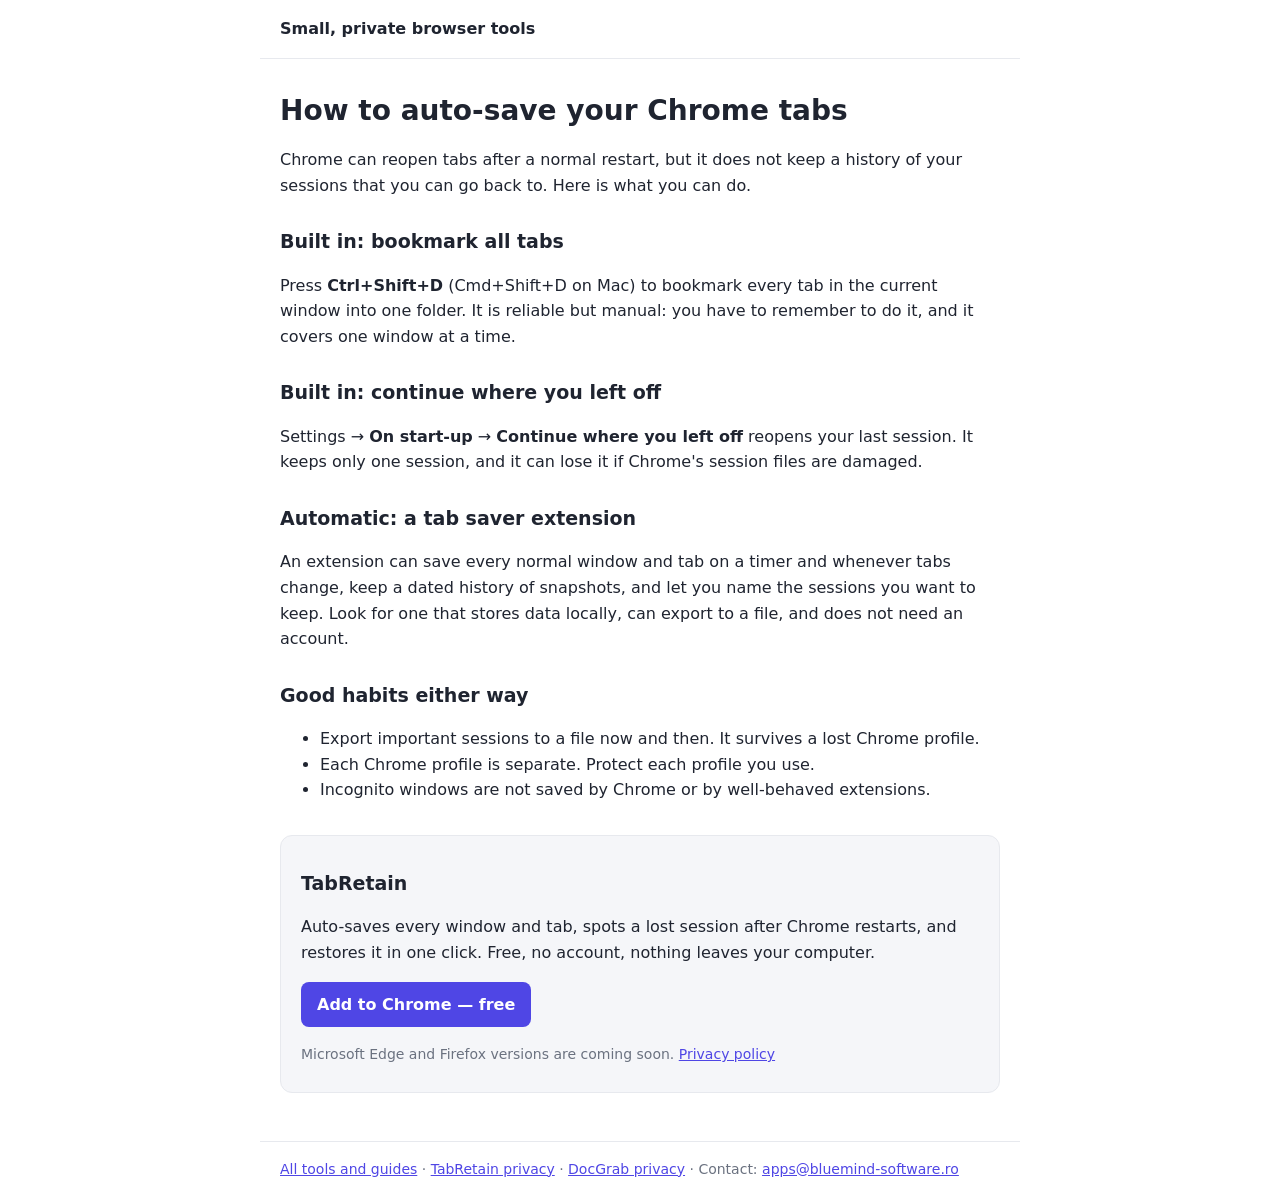
==== auto-save-chrome-tabs.html @ 28830ab4 "Add search landing pages for TabRetain and DocGrab, products index, sitemap and robots.txt" ====
<!doctype html><html lang="en"><head><meta charset="utf-8">
<meta name="viewport" content="width=device-width, initial-scale=1">
<title>How to auto-save all your Chrome tabs and windows</title><meta name="description" content="Chrome has no built-in auto-save for your open tabs. Here are the built-in options (bookmark all tabs, continue where you left off) and how to save every window automatically.">
<link rel="canonical" href="https://bogdandeaky.github.io/tabretain/auto-save-chrome-tabs.html"><link rel="stylesheet" href="site.css">
<meta property="og:type" content="website"><meta property="og:title" content="How to auto-save all your Chrome tabs and windows">
<meta property="og:description" content="Chrome has no built-in auto-save for your open tabs. Here are the built-in options (bookmark all tabs, continue where you left off) and how to save every window automatically."><meta property="og:url" content="https://bogdandeaky.github.io/tabretain/auto-save-chrome-tabs.html">
</head><body><header><a href="./" class="home">Small, private browser tools</a></header><main>
<h1>How to auto-save your Chrome tabs</h1>
<p>Chrome can reopen tabs after a normal restart, but it does not keep a history of your sessions that you can go back to. Here is what you can do.</p>
<h2>Built in: bookmark all tabs</h2>
<p>Press <b>Ctrl+Shift+D</b> (Cmd+Shift+D on Mac) to bookmark every tab in the current window into one folder. It is reliable but manual: you have to remember to do it, and it covers one window at a time.</p>
<h2>Built in: continue where you left off</h2>
<p>Settings → <b>On start-up</b> → <b>Continue where you left off</b> reopens your last session. It keeps only one session, and it can lose it if Chrome's session files are damaged.</p>
<h2>Automatic: a tab saver extension</h2>
<p>An extension can save every normal window and tab on a timer and whenever tabs change, keep a dated history of snapshots, and let you name the sessions you want to keep. Look for one that stores data locally, can export to a file, and does not need an account.</p>
<h2>Good habits either way</h2>
<ul><li>Export important sessions to a file now and then. It survives a lost Chrome profile.</li>
<li>Each Chrome profile is separate. Protect each profile you use.</li>
<li>Incognito windows are not saved by Chrome or by well-behaved extensions.</li></ul>
<aside class="cta"><h2>TabRetain</h2><p>Auto-saves every window and tab, spots a lost session after Chrome restarts, and restores it in one click. Free, no account, nothing leaves your computer.</p>
<p><a class="btn" href="https://chromewebstore.google.com/detail/tabretain-auto-tab-saver/nphphafabjbcemmobfofpphocplhlkcp" rel="noopener">Add to Chrome — free</a></p>
<p class="mut">Microsoft Edge and Firefox versions are coming soon. <a href="privacy.html">Privacy policy</a></p></aside>
</main><footer><a href="./">All tools and guides</a> · <a href="privacy.html">TabRetain privacy</a> · <a href="docgrab-privacy.html">DocGrab privacy</a> · Contact: <a href="mailto:apps@bluemind-software.ro">apps@bluemind-software.ro</a></footer></body></html>
---- site.css ----
:root{--fg:#1f2430;--mut:#6b7280;--line:#e7e9ee;--soft:#f5f6f9;--acc:#4f46e5;font:16px/1.6 system-ui,-apple-system,"Segoe UI",Roboto,sans-serif;color:var(--fg);background:#fff}
@media (prefers-color-scheme:dark){:root{--fg:#e8eaf0;--mut:#9aa1ad;--line:#2a2e37;--soft:#1e2128;--acc:#8b85ff;background:#16181d}}
body{margin:0}header,main,footer{max-width:720px;margin:0 auto;padding:16px 20px}header{border-bottom:1px solid var(--line)}
.home{font-weight:600;text-decoration:none;color:var(--fg)}a{color:var(--acc)}h1{font-size:28px;line-height:1.25}h2{font-size:19px;margin-top:28px}
.mut{color:var(--mut);font-size:14px}code,pre{background:var(--soft);border-radius:6px;padding:2px 5px;font-size:14px}pre{padding:12px;overflow:auto}
table{border-collapse:collapse;width:100%}td,th{border:1px solid var(--line);padding:8px;text-align:left;vertical-align:top}
.cta,.card{border:1px solid var(--line);background:var(--soft);border-radius:12px;padding:4px 20px 12px;margin:32px 0}
.btn{display:inline-block;background:var(--acc);color:#fff;text-decoration:none;padding:10px 16px;border-radius:8px;font-weight:600}
footer{border-top:1px solid var(--line);font-size:14px;color:var(--mut)}
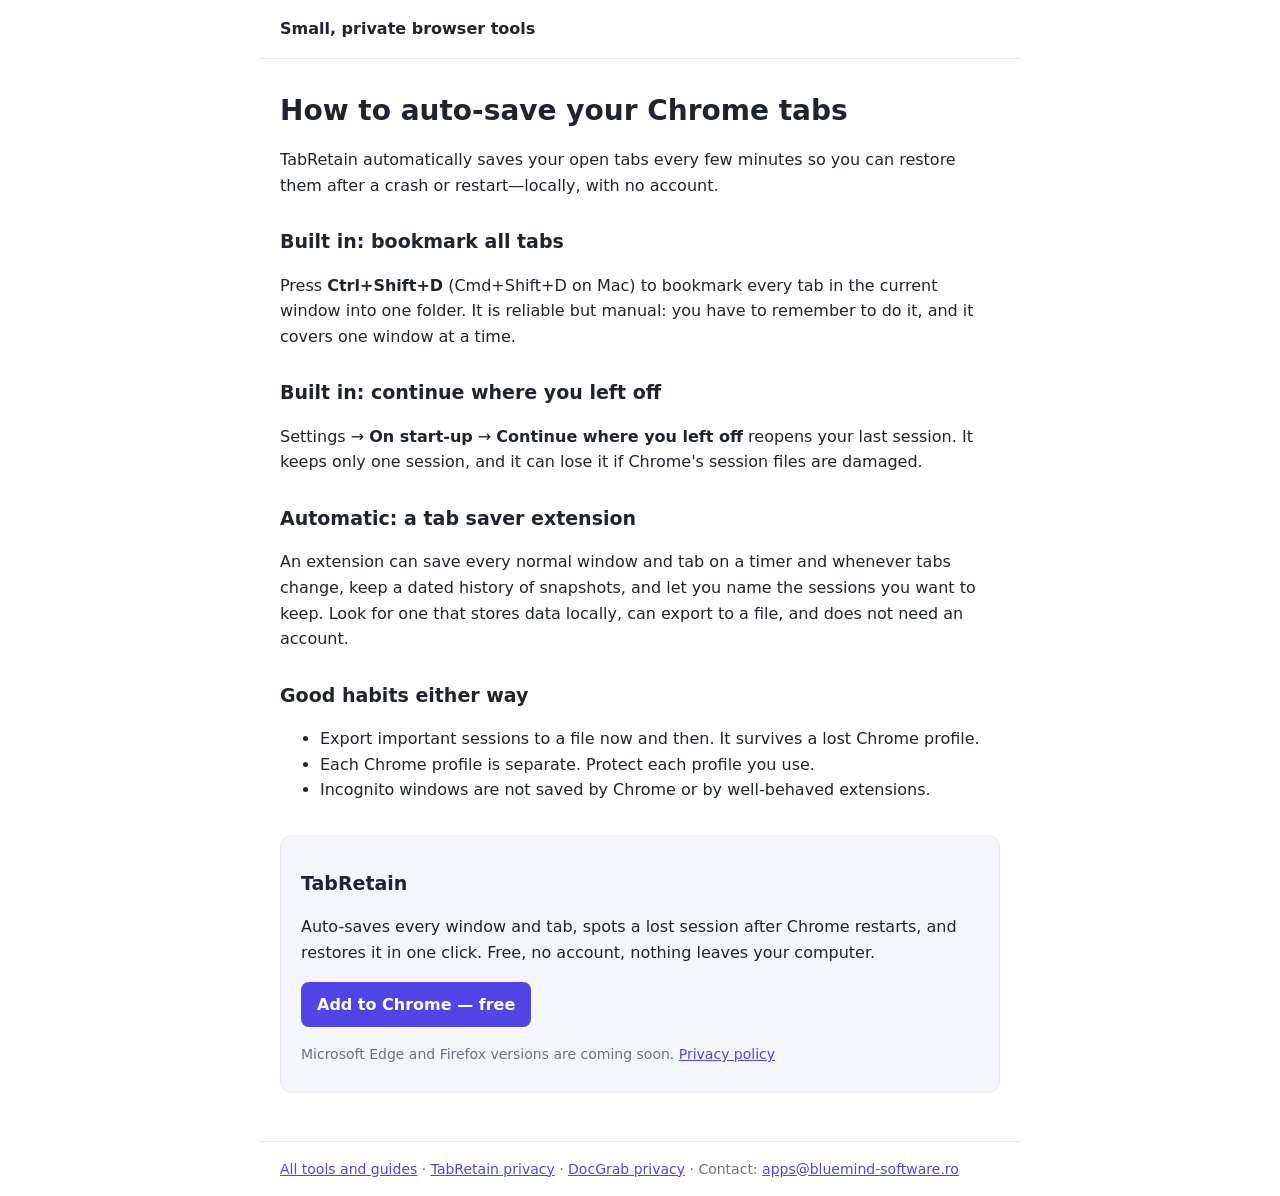
==== commit c3d40b10: "Landing pages: outcome-led openings per Hermes review (index, OneTab headline; first sentences on 5 " ====
--- a/auto-save-chrome-tabs.html
+++ b/auto-save-chrome-tabs.html
@@ -6,7 +6,7 @@
 <meta property="og:description" content="Chrome has no built-in auto-save for your open tabs. Here are the built-in options (bookmark all tabs, continue where you left off) and how to save every window automatically."><meta property="og:url" content="https://bogdandeaky.github.io/tabretain/auto-save-chrome-tabs.html">
 </head><body><header><a href="./" class="home">Small, private browser tools</a></header><main>
 <h1>How to auto-save your Chrome tabs</h1>
-<p>Chrome can reopen tabs after a normal restart, but it does not keep a history of your sessions that you can go back to. Here is what you can do.</p>
+<p>TabRetain automatically saves your open tabs every few minutes so you can restore them after a crash or restart—locally, with no account.</p>
 <h2>Built in: bookmark all tabs</h2>
 <p>Press <b>Ctrl+Shift+D</b> (Cmd+Shift+D on Mac) to bookmark every tab in the current window into one folder. It is reliable but manual: you have to remember to do it, and it covers one window at a time.</p>
 <h2>Built in: continue where you left off</h2>
